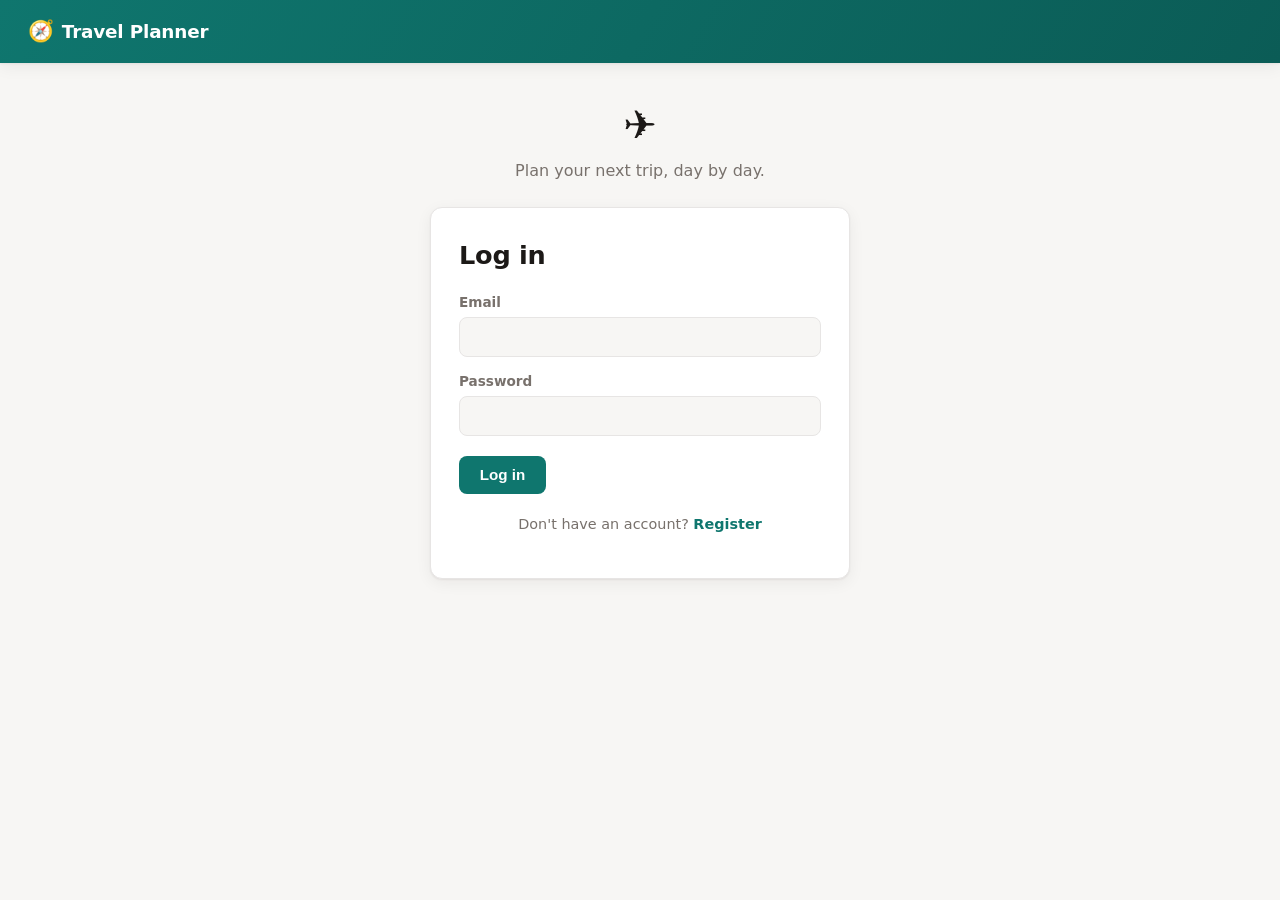
==== static/dashboard.html @ 9ab55287 "Initial travel planner skeleton" ====
<!doctype html>
<html lang="en">
<head>
  <meta charset="utf-8" />
  <meta name="viewport" content="width=device-width, initial-scale=1" />
  <title>My Trips — Travel Planner</title>
  <link rel="stylesheet" href="/static/style.css" />
</head>
<body>
  <header>
    <a class="brand" href="/static/dashboard.html"><span class="logo-mark">🧭</span> Travel Planner</a>
    <button class="secondary" id="logout-btn">Log out</button>
  </header>

  <main>
    <div class="card">
      <h1>Plan a new trip</h1>
      <form id="trip-form">
        <label for="destination">Destination</label>
        <input type="text" id="destination" placeholder="e.g. Kyoto, Japan" required />

        <div class="field-row">
          <div>
            <label for="start_date">Start date</label>
            <input type="date" id="start_date" required />
          </div>
          <div>
            <label for="end_date">End date</label>
            <input type="date" id="end_date" required />
          </div>
        </div>

        <button type="submit">Add trip</button>
      </form>
      <p id="form-error" class="error"></p>
    </div>

    <div class="toolbar">
      <h2 style="margin: 0;">My Trips</h2>
      <input type="search" id="search" placeholder="Search destinations..." />
    </div>
    <div id="trips-list"><p class="muted">Loading...</p></div>
  </main>

  <script src="/static/js/api.js"></script>
  <script src="/static/js/ui.js"></script>
  <script>
    requireAuth();

    document.getElementById("logout-btn").addEventListener("click", logout);

    let allTrips = [];

    async function loadTrips() {
      const listEl = document.getElementById("trips-list");
      const response = await apiFetch("/trips");
      if (!response) return;

      allTrips = await response.json();
      renderTrips(allTrips);
    }

    function renderTrips(trips) {
      const listEl = document.getElementById("trips-list");

      if (trips.length === 0) {
        listEl.innerHTML = `
          <div class="card empty-state">
            <div class="icon">🗺️</div>
            <p>No trips yet. Add your first destination above.</p>
          </div>`;
        return;
      }

      const sorted = [...trips].sort((a, b) => a.start_date.localeCompare(b.start_date));

      listEl.innerHTML = `<div class="trip-grid">${sorted
        .map((trip) => {
          const status = tripStatus(trip.start_date, trip.end_date);
          return `
        <div class="trip-card">
          <a class="cover" href="/static/trip.html?id=${trip.id}" style="background: ${destinationCover(trip.destination)}">✈️</a>
          <div class="body">
            <a class="destination" href="/static/trip.html?id=${trip.id}">${trip.destination}</a>
            <div class="dates">${formatDateRange(trip.start_date, trip.end_date)}</div>
            <span class="badge ${status}">${tripStatusLabel(status)}</span>
            <div class="card-actions">
              <button class="danger" onclick="deleteTrip(${trip.id})">Delete</button>
            </div>
          </div>
        </div>`;
        })
        .join("")}</div>`;
    }

    document.getElementById("search").addEventListener("input", (event) => {
      const query = event.target.value.toLowerCase();
      renderTrips(allTrips.filter((t) => t.destination.toLowerCase().includes(query)));
    });

    async function deleteTrip(tripId) {
      const response = await apiFetch(`/trips/${tripId}`, { method: "DELETE" });
      if (response && response.ok) {
        loadTrips();
      }
    }

    document.getElementById("trip-form").addEventListener("submit", async (event) => {
      event.preventDefault();
      const errorEl = document.getElementById("form-error");
      errorEl.textContent = "";

      const payload = {
        destination: document.getElementById("destination").value,
        start_date: document.getElementById("start_date").value,
        end_date: document.getElementById("end_date").value,
      };

      const response = await apiFetch("/trips", {
        method: "POST",
        headers: { "Content-Type": "application/json" },
        body: JSON.stringify(payload),
      });

      if (!response) return;

      if (!response.ok) {
        const data = await response.json().catch(() => ({}));
        const detail = Array.isArray(data.detail)
          ? data.detail.map((d) => d.msg).join(", ")
          : data.detail;
        errorEl.textContent = detail || "Could not create trip";
        return;
      }

      document.getElementById("trip-form").reset();
      loadTrips();
    });

    loadTrips();
  </script>
</body>
</html>
---- static/style.css ----
* {
  box-sizing: border-box;
}

:root {
  --brand: #0f766e;
  --brand-dark: #0b5c56;
  --brand-light: #ccfbf1;
  --accent: #f97316;
  --ink: #1c1917;
  --muted: #78716c;
  --border: #e7e5e4;
  --bg: #f7f6f4;
  --surface: #ffffff;
  --radius: 12px;
  --shadow: 0 1px 2px rgba(28, 25, 23, 0.06), 0 4px 16px rgba(28, 25, 23, 0.06);
}

body {
  font-family: "Segoe UI", system-ui, sans-serif;
  background: var(--bg);
  color: var(--ink);
  margin: 0;
  padding: 0;
  line-height: 1.5;
}

header {
  background: linear-gradient(120deg, var(--brand) 0%, var(--brand-dark) 100%);
  color: white;
  padding: 1rem 1.75rem;
  display: flex;
  justify-content: space-between;
  align-items: center;
  position: sticky;
  top: 0;
  z-index: 10;
  box-shadow: var(--shadow);
}

header .brand {
  display: flex;
  align-items: center;
  gap: 0.5rem;
  color: white;
  text-decoration: none;
  font-weight: 700;
  font-size: 1.15rem;
  letter-spacing: -0.01em;
}

header .brand .logo-mark {
  font-size: 1.3rem;
}

main {
  max-width: 880px;
  margin: 0 auto;
  padding: 2rem 1.25rem 4rem;
}

main.narrow {
  max-width: 460px;
}

.card {
  background: var(--surface);
  border: 1px solid var(--border);
  border-radius: var(--radius);
  padding: 1.75rem;
  margin-bottom: 1.5rem;
  box-shadow: var(--shadow);
}

h1,
h2,
h3 {
  margin-top: 0;
  letter-spacing: -0.01em;
}

h1 {
  font-size: 1.6rem;
}

h2 {
  font-size: 1.2rem;
}

label {
  display: block;
  margin-top: 0.85rem;
  font-size: 0.85rem;
  font-weight: 600;
  color: var(--muted);
}

input {
  width: 100%;
  padding: 0.6rem 0.7rem;
  margin-top: 0.3rem;
  border: 1px solid var(--border);
  border-radius: 8px;
  font-size: 1rem;
  font-family: inherit;
  background: var(--bg);
  transition: border-color 0.15s, box-shadow 0.15s;
}

input:focus {
  outline: none;
  border-color: var(--brand);
  box-shadow: 0 0 0 3px var(--brand-light);
  background: var(--surface);
}

.field-row {
  display: grid;
  grid-template-columns: 1fr 1fr;
  gap: 0.75rem;
}

button {
  margin-top: 1.25rem;
  padding: 0.65rem 1.3rem;
  background: var(--brand);
  color: white;
  border: none;
  border-radius: 8px;
  font-size: 0.95rem;
  font-weight: 600;
  cursor: pointer;
  transition: background 0.15s, transform 0.1s;
}

button:hover {
  background: var(--brand-dark);
}

button:active {
  transform: scale(0.98);
}

button.secondary {
  background: transparent;
  color: var(--muted);
  border: 1px solid var(--border);
}

button.secondary:hover {
  background: var(--bg);
  color: var(--ink);
}

button.danger {
  background: transparent;
  color: #b91c1c;
  border: 1px solid #fecaca;
  margin-top: 0;
  padding: 0.4rem 0.75rem;
  font-size: 0.85rem;
}

button.danger:hover {
  background: #fef2f2;
}

.error {
  color: #b91c1c;
  margin-top: 0.75rem;
  font-size: 0.9rem;
}

.muted {
  color: var(--muted);
  font-size: 0.85rem;
}

.link-toggle {
  margin-top: 1.25rem;
  font-size: 0.9rem;
  text-align: center;
  color: var(--muted);
}

.link-toggle a {
  color: var(--brand);
  cursor: pointer;
  font-weight: 600;
}

.auth-hero {
  text-align: center;
  margin-bottom: 1.5rem;
}

.auth-hero .logo-mark {
  font-size: 2.5rem;
}

.auth-hero p {
  color: var(--muted);
  margin-top: 0.25rem;
}

.toolbar {
  display: flex;
  justify-content: space-between;
  align-items: center;
  margin-bottom: 1.25rem;
  gap: 1rem;
}

.toolbar input {
  margin-top: 0;
  max-width: 260px;
}

.trip-grid {
  display: grid;
  grid-template-columns: repeat(auto-fill, minmax(240px, 1fr));
  gap: 1rem;
}

.trip-card {
  background: var(--surface);
  border: 1px solid var(--border);
  border-radius: var(--radius);
  overflow: hidden;
  box-shadow: var(--shadow);
  display: flex;
  flex-direction: column;
  transition: transform 0.15s, box-shadow 0.15s;
}

.trip-card:hover {
  transform: translateY(-2px);
  box-shadow: 0 4px 6px rgba(28, 25, 23, 0.08), 0 10px 24px rgba(28, 25, 23, 0.1);
}

.trip-card .cover {
  height: 100px;
  display: flex;
  align-items: center;
  justify-content: center;
  font-size: 2rem;
  color: white;
  text-decoration: none;
}

.trip-card .body {
  padding: 1rem 1.1rem 1.1rem;
}

.trip-card a.destination {
  color: var(--ink);
  text-decoration: none;
  font-weight: 700;
  font-size: 1.05rem;
}

.trip-card .dates {
  color: var(--muted);
  font-size: 0.85rem;
  margin-top: 0.2rem;
}

.trip-card .badge {
  display: inline-block;
  margin-top: 0.6rem;
  padding: 0.2rem 0.55rem;
  border-radius: 999px;
  font-size: 0.75rem;
  font-weight: 600;
}

.badge.upcoming {
  background: var(--brand-light);
  color: var(--brand-dark);
}

.badge.past {
  background: #f1f5f9;
  color: var(--muted);
}

.badge.ongoing {
  background: #fff7ed;
  color: var(--accent);
}

.trip-card .card-actions {
  margin-top: 0.75rem;
  display: flex;
  justify-content: flex-end;
}

.trip-hero {
  border-radius: var(--radius);
  overflow: hidden;
  box-shadow: var(--shadow);
  margin-bottom: 1.5rem;
}

.trip-hero .banner {
  height: 140px;
  display: flex;
  align-items: center;
  padding: 0 1.75rem;
  color: white;
}

.trip-hero .banner h1 {
  margin: 0;
  font-size: 1.8rem;
}

.trip-hero .banner .dates {
  opacity: 0.9;
  font-size: 0.9rem;
  margin-top: 0.2rem;
}

.trip-hero .stats {
  display: flex;
  gap: 1.5rem;
  padding: 1rem 1.75rem;
  background: var(--surface);
  border-top: 1px solid var(--border);
}

.stat {
  text-align: left;
}

.stat .value {
  font-size: 1.2rem;
  font-weight: 700;
}

.stat .label {
  font-size: 0.75rem;
  color: var(--muted);
  text-transform: uppercase;
  letter-spacing: 0.03em;
}

.back-link {
  display: inline-block;
  color: var(--muted);
  text-decoration: none;
  font-size: 0.9rem;
  margin-bottom: 1rem;
}

.back-link:hover {
  color: var(--brand);
}

#map {
  height: 260px;
  border-radius: var(--radius);
  overflow: hidden;
  box-shadow: var(--shadow);
  margin-bottom: 1.5rem;
  border: 1px solid var(--border);
}

.timeline {
  position: relative;
  padding-left: 1.5rem;
}

.timeline::before {
  content: "";
  position: absolute;
  left: 5px;
  top: 6px;
  bottom: 6px;
  width: 2px;
  background: var(--border);
}

.timeline-day {
  margin-bottom: 1.25rem;
}

.timeline-day-label {
  font-weight: 700;
  font-size: 0.9rem;
  color: var(--brand-dark);
  margin-bottom: 0.5rem;
  position: relative;
}

.timeline-day-label::before {
  content: "";
  position: absolute;
  left: -1.5rem;
  top: 3px;
  width: 10px;
  height: 10px;
  border-radius: 50%;
  background: var(--brand);
  border: 2px solid var(--surface);
}

.timeline-item {
  background: var(--bg);
  border: 1px solid var(--border);
  border-radius: 8px;
  padding: 0.65rem 0.9rem;
  margin-bottom: 0.5rem;
  font-size: 0.95rem;
}

.empty-state {
  text-align: center;
  padding: 2rem 1rem;
  color: var(--muted);
}

.empty-state .icon {
  font-size: 2rem;
  margin-bottom: 0.5rem;
}
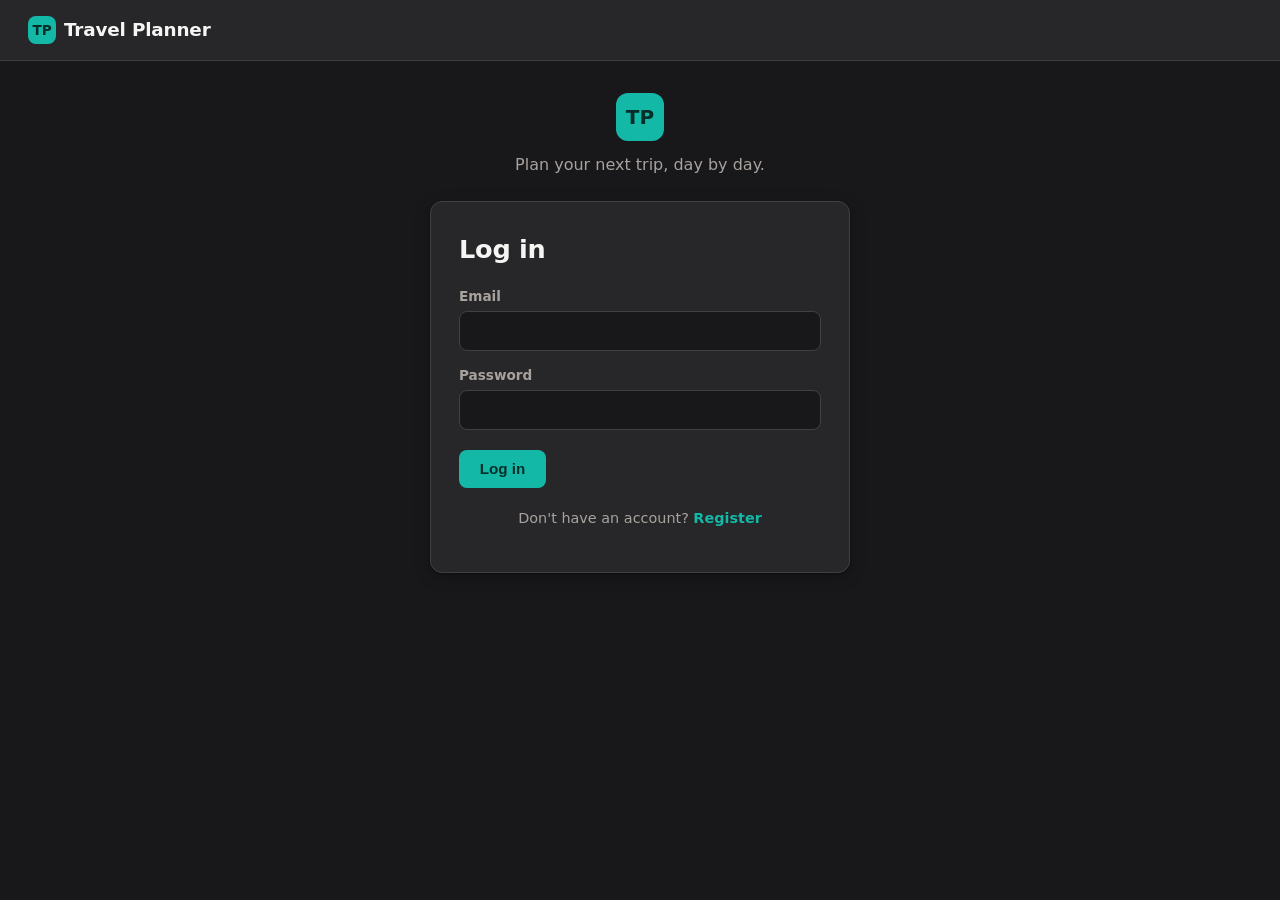
==== commit 07cb52f0: "Replace mock AI itinerary with real OSM/Overpass POI data; add security workflow, upgrade vulnerable" ====
--- a/static/dashboard.html
+++ b/static/dashboard.html
@@ -8,8 +8,8 @@
 </head>
 <body>
   <header>
-    <a class="brand" href="/static/dashboard.html"><span class="logo-mark">🧭</span> Travel Planner</a>
-    <button class="secondary" id="logout-btn">Log out</button>
+    <a class="brand" href="/static/dashboard.html"><span class="logo-mark">TP</span> Travel Planner</a>
+    <button type="button" class="secondary" id="logout-btn">Log out</button>
   </header>
 
   <main>
@@ -36,28 +36,59 @@
     </div>
 
     <div class="toolbar">
-      <h2 style="margin: 0;">My Trips</h2>
+      <h2>My Trips</h2>
       <input type="search" id="search" placeholder="Search destinations..." />
     </div>
     <div id="trips-list"><p class="muted">Loading...</p></div>
+
+    <div id="ai-panel" class="card" style="display: none;">
+      <h3>AI Day Plan</h3>
+      <p id="ai-trip-info" class="muted"></p>
+
+      <div class="field-row">
+        <div>
+          <label for="ai-days">Days</label>
+          <input type="number" id="ai-days" min="1" max="14" value="3" />
+        </div>
+        <div>
+          <label for="ai-preferences">Preferences</label>
+          <input type="text" id="ai-preferences" placeholder="food, nature, museums" />
+        </div>
+      </div>
+
+      <div class="card-actions">
+        <button type="button" id="ai-generate-btn">Generate</button>
+        <button type="button" class="secondary" id="ai-close-btn">Close</button>
+      </div>
+
+      <p id="ai-error" class="error"></p>
+      <div id="ai-result"></div>
+    </div>
   </main>
 
   <script src="/static/js/api.js"></script>
   <script src="/static/js/ui.js"></script>
   <script>
     requireAuth();
-
     document.getElementById("logout-btn").addEventListener("click", logout);
 
     let allTrips = [];
+    let selectedTrip = null;
 
     async function loadTrips() {
-      const listEl = document.getElementById("trips-list");
       const response = await apiFetch("/trips");
       if (!response) return;
-
       allTrips = await response.json();
       renderTrips(allTrips);
+    }
+
+    function initials(destination) {
+      return destination
+        .split(/[\s,]+/)
+        .filter(Boolean)
+        .slice(0, 2)
+        .map((word) => word[0].toUpperCase())
+        .join("");
     }
 
     function renderTrips(trips) {
@@ -66,7 +97,7 @@
       if (trips.length === 0) {
         listEl.innerHTML = `
           <div class="card empty-state">
-            <div class="icon">🗺️</div>
+            <div class="icon">--</div>
             <p>No trips yet. Add your first destination above.</p>
           </div>`;
         return;
@@ -79,13 +110,14 @@
           const status = tripStatus(trip.start_date, trip.end_date);
           return `
         <div class="trip-card">
-          <a class="cover" href="/static/trip.html?id=${trip.id}" style="background: ${destinationCover(trip.destination)}">✈️</a>
+          <a class="cover" href="/static/trip.html?id=${trip.id}" style="background: ${destinationCover(trip.destination)}">${initials(trip.destination)}</a>
           <div class="body">
             <a class="destination" href="/static/trip.html?id=${trip.id}">${trip.destination}</a>
             <div class="dates">${formatDateRange(trip.start_date, trip.end_date)}</div>
             <span class="badge ${status}">${tripStatusLabel(status)}</span>
             <div class="card-actions">
-              <button class="danger" onclick="deleteTrip(${trip.id})">Delete</button>
+              <button type="button" onclick="openAiPanel(${trip.id})">AI Plan</button>
+              <button type="button" class="danger" onclick="deleteTrip(${trip.id})">Delete</button>
             </div>
           </div>
         </div>`;
@@ -100,10 +132,119 @@
 
     async function deleteTrip(tripId) {
       const response = await apiFetch(`/trips/${tripId}`, { method: "DELETE" });
-      if (response && response.ok) {
+      if (response?.ok) {
         loadTrips();
       }
     }
+
+    function calcTripDays(startDate, endDate) {
+      const s = new Date(startDate);
+      const e = new Date(endDate);
+      if (Number.isNaN(s.getTime()) || Number.isNaN(e.getTime()) || e < s) return 1;
+      return Math.floor((e - s) / (1000 * 60 * 60 * 24)) + 1;
+    }
+
+    window.openAiPanel = (tripId) => {
+      const trip = allTrips.find((t) => t.id === tripId);
+      if (!trip) return;
+
+      selectedTrip = trip;
+
+      const panel = document.getElementById("ai-panel");
+      const info = document.getElementById("ai-trip-info");
+      const daysInput = document.getElementById("ai-days");
+      const resultEl = document.getElementById("ai-result");
+      const errEl = document.getElementById("ai-error");
+
+      info.textContent = `Trip: ${trip.destination} (${formatDateRange(trip.start_date, trip.end_date)})`;
+      daysInput.value = calcTripDays(trip.start_date, trip.end_date);
+      resultEl.innerHTML = "";
+      errEl.textContent = "";
+      panel.style.display = "block";
+      panel.scrollIntoView({ behavior: "smooth", block: "start" });
+    };
+
+    document.getElementById("ai-close-btn").addEventListener("click", () => {
+      document.getElementById("ai-panel").style.display = "none";
+      document.getElementById("ai-result").innerHTML = "";
+      document.getElementById("ai-error").textContent = "";
+      selectedTrip = null;
+    });
+
+    document.getElementById("ai-generate-btn").addEventListener("click", async () => {
+      const errEl = document.getElementById("ai-error");
+      const resultEl = document.getElementById("ai-result");
+      const generateBtn = document.getElementById("ai-generate-btn");
+      errEl.textContent = "";
+      resultEl.innerHTML = "";
+
+      if (!selectedTrip) {
+        errEl.textContent = "Please choose a trip first.";
+        return;
+      }
+
+      const days = Number(document.getElementById("ai-days").value || 0);
+      const preferences = document.getElementById("ai-preferences").value.trim();
+
+      if (days < 1 || days > 14) {
+        errEl.textContent = "Days must be between 1 and 14.";
+        return;
+      }
+
+      const payload = {
+        destination: selectedTrip.destination,
+        days,
+        preferences,
+        trip_id: selectedTrip.id,
+      };
+
+      generateBtn.disabled = true;
+      generateBtn.textContent = "Generating...";
+
+      try {
+        const response = await apiFetch("/ai/generate-itinerary", {
+          method: "POST",
+          headers: { "Content-Type": "application/json" },
+          body: JSON.stringify(payload),
+        });
+
+        if (!response) return;
+
+        if (!response.ok) {
+          const data = await response.json().catch(() => ({}));
+          errEl.textContent = data.detail || "AI generation failed.";
+          return;
+        }
+
+        const data = await response.json();
+        const daysHtml = (data.days || [])
+          .map((d) => {
+            const itemsHtml = (d.items || [])
+              .map(
+                (it) => `
+                  <div class="ai-item">
+                    <div class="time">${it.time}</div>
+                    <div class="details">
+                      <div class="title">${it.title}</div>
+                      <div class="notes">${it.notes}</div>
+                    </div>
+                  </div>`
+              )
+              .join("");
+            return `
+              <div class="ai-day">
+                <div class="ai-day-label">Day ${d.day}</div>
+                ${itemsHtml}
+              </div>`;
+          })
+          .join("");
+
+        resultEl.innerHTML = daysHtml || "<p class='muted'>No plan generated.</p>";
+      } finally {
+        generateBtn.disabled = false;
+        generateBtn.textContent = "Generate";
+      }
+    });
 
     document.getElementById("trip-form").addEventListener("submit", async (event) => {
       event.preventDefault();
--- a/static/style.css
+++ b/static/style.css
@@ -3,17 +3,22 @@
 }
 
 :root {
-  --brand: #0f766e;
-  --brand-dark: #0b5c56;
-  --brand-light: #ccfbf1;
-  --accent: #f97316;
-  --ink: #1c1917;
-  --muted: #78716c;
-  --border: #e7e5e4;
-  --bg: #f7f6f4;
-  --surface: #ffffff;
+  --brand: #14b8a6;
+  --brand-dark: #0d9488;
+  --brand-light: #134e4a;
+  --accent: #fb923c;
+  --ink: #e7e5e4;
+  --ink-strong: #f5f5f4;
+  --muted: #a8a29e;
+  --border: #3f3f46;
+  --bg: #18181b;
+  --surface: #27272a;
+  --surface-raised: #2f2f34;
+  --danger: #f87171;
+  --danger-bg: #3f1d1d;
+  --danger-border: #7f1d1d;
   --radius: 12px;
-  --shadow: 0 1px 2px rgba(28, 25, 23, 0.06), 0 4px 16px rgba(28, 25, 23, 0.06);
+  --shadow: 0 1px 2px rgba(0, 0, 0, 0.3), 0 4px 16px rgba(0, 0, 0, 0.25);
 }
 
 body {
@@ -26,8 +31,9 @@
 }
 
 header {
-  background: linear-gradient(120deg, var(--brand) 0%, var(--brand-dark) 100%);
-  color: white;
+  background: var(--surface);
+  border-bottom: 1px solid var(--border);
+  color: var(--ink-strong);
   padding: 1rem 1.75rem;
   display: flex;
   justify-content: space-between;
@@ -35,14 +41,13 @@
   position: sticky;
   top: 0;
   z-index: 10;
-  box-shadow: var(--shadow);
 }
 
 header .brand {
   display: flex;
   align-items: center;
   gap: 0.5rem;
-  color: white;
+  color: var(--ink-strong);
   text-decoration: none;
   font-weight: 700;
   font-size: 1.15rem;
@@ -50,7 +55,16 @@
 }
 
 header .brand .logo-mark {
-  font-size: 1.3rem;
+  display: inline-flex;
+  align-items: center;
+  justify-content: center;
+  width: 1.75rem;
+  height: 1.75rem;
+  border-radius: 8px;
+  background: var(--brand);
+  color: #052e2b;
+  font-weight: 800;
+  font-size: 0.85rem;
 }
 
 main {
@@ -77,6 +91,7 @@
 h3 {
   margin-top: 0;
   letter-spacing: -0.01em;
+  color: var(--ink-strong);
 }
 
 h1 {
@@ -95,7 +110,8 @@
   color: var(--muted);
 }
 
-input {
+input,
+select {
   width: 100%;
   padding: 0.6rem 0.7rem;
   margin-top: 0.3rem;
@@ -104,14 +120,21 @@
   font-size: 1rem;
   font-family: inherit;
   background: var(--bg);
-  transition: border-color 0.15s, box-shadow 0.15s;
-}
-
-input:focus {
+  color: var(--ink);
+  transition:
+    border-color 0.15s,
+    box-shadow 0.15s;
+}
+
+input::placeholder {
+  color: var(--muted);
+}
+
+input:focus,
+select:focus {
   outline: none;
   border-color: var(--brand);
   box-shadow: 0 0 0 3px var(--brand-light);
-  background: var(--surface);
 }
 
 .field-row {
@@ -124,13 +147,15 @@
   margin-top: 1.25rem;
   padding: 0.65rem 1.3rem;
   background: var(--brand);
-  color: white;
+  color: #052e2b;
   border: none;
   border-radius: 8px;
   font-size: 0.95rem;
   font-weight: 600;
   cursor: pointer;
-  transition: background 0.15s, transform 0.1s;
+  transition:
+    background 0.15s,
+    transform 0.1s;
 }
 
 button:hover {
@@ -143,30 +168,30 @@
 
 button.secondary {
   background: transparent;
-  color: var(--muted);
+  color: var(--ink);
   border: 1px solid var(--border);
 }
 
 button.secondary:hover {
-  background: var(--bg);
-  color: var(--ink);
+  background: var(--surface-raised);
+  color: var(--ink-strong);
 }
 
 button.danger {
   background: transparent;
-  color: #b91c1c;
-  border: 1px solid #fecaca;
+  color: var(--danger);
+  border: 1px solid var(--danger-border);
   margin-top: 0;
   padding: 0.4rem 0.75rem;
   font-size: 0.85rem;
 }
 
 button.danger:hover {
-  background: #fef2f2;
+  background: var(--danger-bg);
 }
 
 .error {
-  color: #b91c1c;
+  color: var(--danger);
   margin-top: 0.75rem;
   font-size: 0.9rem;
 }
@@ -195,12 +220,21 @@
 }
 
 .auth-hero .logo-mark {
-  font-size: 2.5rem;
+  display: inline-flex;
+  align-items: center;
+  justify-content: center;
+  width: 3rem;
+  height: 3rem;
+  border-radius: 12px;
+  background: var(--brand);
+  color: #052e2b;
+  font-weight: 800;
+  font-size: 1.25rem;
 }
 
 .auth-hero p {
   color: var(--muted);
-  margin-top: 0.25rem;
+  margin-top: 0.75rem;
 }
 
 .toolbar {
@@ -209,6 +243,10 @@
   align-items: center;
   margin-bottom: 1.25rem;
   gap: 1rem;
+}
+
+.toolbar h2 {
+  margin: 0;
 }
 
 .toolbar input {
@@ -230,12 +268,16 @@
   box-shadow: var(--shadow);
   display: flex;
   flex-direction: column;
-  transition: transform 0.15s, box-shadow 0.15s;
+  transition:
+    transform 0.15s,
+    box-shadow 0.15s;
 }
 
 .trip-card:hover {
   transform: translateY(-2px);
-  box-shadow: 0 4px 6px rgba(28, 25, 23, 0.08), 0 10px 24px rgba(28, 25, 23, 0.1);
+  box-shadow:
+    0 4px 6px rgba(0, 0, 0, 0.3),
+    0 10px 24px rgba(0, 0, 0, 0.35);
 }
 
 .trip-card .cover {
@@ -243,9 +285,11 @@
   display: flex;
   align-items: center;
   justify-content: center;
-  font-size: 2rem;
-  color: white;
+  font-size: 1.75rem;
+  font-weight: 800;
+  color: rgba(255, 255, 255, 0.92);
   text-decoration: none;
+  letter-spacing: 0.02em;
 }
 
 .trip-card .body {
@@ -253,7 +297,7 @@
 }
 
 .trip-card a.destination {
-  color: var(--ink);
+  color: var(--ink-strong);
   text-decoration: none;
   font-weight: 700;
   font-size: 1.05rem;
@@ -276,23 +320,39 @@
 
 .badge.upcoming {
   background: var(--brand-light);
-  color: var(--brand-dark);
+  color: var(--brand);
 }
 
 .badge.past {
-  background: #f1f5f9;
+  background: var(--surface-raised);
   color: var(--muted);
 }
 
 .badge.ongoing {
-  background: #fff7ed;
+  background: #4a2c0f;
   color: var(--accent);
 }
 
+/* Trip card action buttons — single source of truth, no duplication */
 .trip-card .card-actions {
   margin-top: 0.75rem;
   display: flex;
+  align-items: center;
   justify-content: flex-end;
+  gap: 0.6rem;
+}
+
+.trip-card .card-actions button {
+  margin-top: 0;
+  height: 40px;
+  padding: 0 1.1rem;
+  min-width: 0;
+  border-radius: 10px;
+  line-height: 1;
+  font-size: 0.9rem;
+  display: inline-flex;
+  align-items: center;
+  justify-content: center;
 }
 
 .trip-hero {
@@ -300,6 +360,7 @@
   overflow: hidden;
   box-shadow: var(--shadow);
   margin-bottom: 1.5rem;
+  border: 1px solid var(--border);
 }
 
 .trip-hero .banner {
@@ -307,12 +368,13 @@
   display: flex;
   align-items: center;
   padding: 0 1.75rem;
-  color: white;
+  color: rgba(255, 255, 255, 0.95);
 }
 
 .trip-hero .banner h1 {
   margin: 0;
   font-size: 1.8rem;
+  color: inherit;
 }
 
 .trip-hero .banner .dates {
@@ -336,6 +398,7 @@
 .stat .value {
   font-size: 1.2rem;
   font-weight: 700;
+  color: var(--ink-strong);
 }
 
 .stat .label {
@@ -388,7 +451,7 @@
 .timeline-day-label {
   font-weight: 700;
   font-size: 0.9rem;
-  color: var(--brand-dark);
+  color: var(--brand);
   margin-bottom: 0.5rem;
   position: relative;
 }
@@ -421,6 +484,71 @@
 }
 
 .empty-state .icon {
-  font-size: 2rem;
+  display: inline-flex;
+  align-items: center;
+  justify-content: center;
+  width: 2.5rem;
+  height: 2.5rem;
+  border-radius: 10px;
+  background: var(--surface-raised);
+  color: var(--muted);
+  font-weight: 700;
+  margin-bottom: 0.75rem;
+}
+
+/* AI plan panel */
+#ai-panel {
+  margin-top: 1rem;
+}
+
+#ai-panel .card-actions {
+  margin-top: 0.75rem;
+  display: flex;
+  gap: 0.6rem;
+}
+
+.ai-day {
+  margin-bottom: 1rem;
+}
+
+.ai-day-label {
+  font-weight: 700;
+  font-size: 0.9rem;
+  color: var(--brand);
   margin-bottom: 0.5rem;
 }
+
+.ai-item {
+  display: flex;
+  gap: 0.75rem;
+  align-items: baseline;
+  background: var(--bg);
+  border: 1px solid var(--border);
+  border-radius: 8px;
+  padding: 0.6rem 0.9rem;
+  margin-bottom: 0.5rem;
+}
+
+.ai-item .time {
+  flex: 0 0 auto;
+  font-size: 0.8rem;
+  font-weight: 700;
+  color: var(--muted);
+  min-width: 3.2rem;
+}
+
+.ai-item .details {
+  flex: 1 1 auto;
+  min-width: 0;
+}
+
+.ai-item .title {
+  font-weight: 600;
+  color: var(--ink-strong);
+}
+
+.ai-item .notes {
+  color: var(--muted);
+  font-size: 0.85rem;
+  margin-top: 0.15rem;
+}
